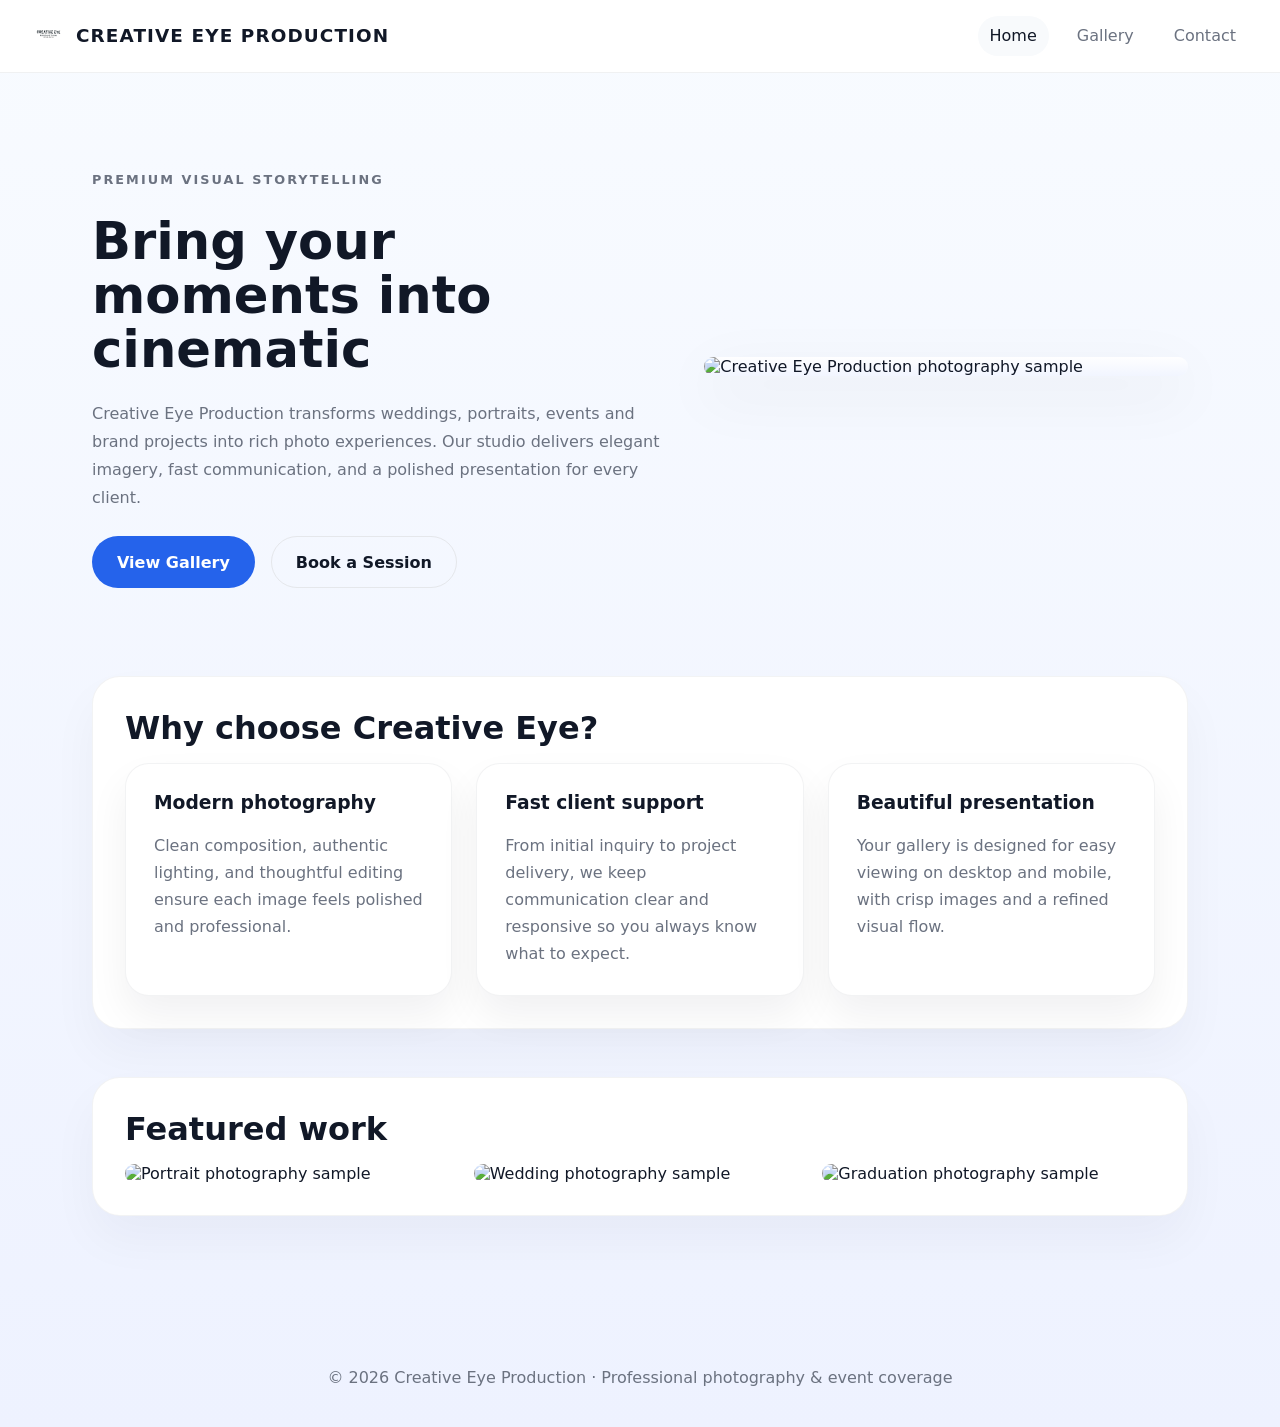
==== index.html @ 9ee4d234 "first commit" ====
<!DOCTYPE html>
<html lang="en">
<head>
  <meta charset="UTF-8" />
  <meta name="viewport" content="width=device-width, initial-scale=1.0" />
  <title>Creative Eye Production | Home</title>
  <link rel="stylesheet" href="styles.css" />
  <script defer src="scripts.js"></script>
</head>
<body>
  <header class="site-header">
    <div class="site-brand">
      <img class="brand-icon" src="photos/CR upgreaded.png" alt="CR upgraded logo" />
      Creative Eye Production
    </div>
    <nav class="site-nav">
      <a href="index.html">Home</a>
      <a href="gallery.html">Gallery</a>
      <a href="Contact.html">Contact</a>
    </nav>
  </header>

  <main class="page-content">
    <section class="hero">
      <div class="hero-copy">
        <p class="eyebrow">Premium visual storytelling</p>
        <h1 class="hero-title">Bring your moments into cinematic focus.</h1>
        <p>
          Creative Eye Production transforms weddings, portraits, events and brand projects into rich photo experiences.
          Our studio delivers elegant imagery, fast communication, and a polished presentation for every client.
        </p>
        <div class="hero-actions">
          <a class="btn primary" href="gallery.html">View Gallery</a>
          <a class="btn secondary" href="Contact.html">Book a Session</a>
        </div>
      </div>
      <div class="hero-media">
        <img src="photos/photoshoot (11).jpg" alt="Creative Eye Production photography sample" />
      </div>
    </section>

    <section class="about-block">
      <h2 class="section-heading">Why choose Creative Eye?</h2>
      <div class="cards">
        <article class="card">
          <h3>Modern photography</h3>
          <p>
            Clean composition, authentic lighting, and thoughtful editing ensure each image feels polished and professional.
          </p>
        </article>
        <article class="card">
          <h3>Fast client support</h3>
          <p>
            From initial inquiry to project delivery, we keep communication clear and responsive so you always know what to expect.
          </p>
        </article>
        <article class="card">
          <h3>Beautiful presentation</h3>
          <p>
            Your gallery is designed for easy viewing on desktop and mobile, with crisp images and a refined visual flow.
          </p>
        </article>
      </div>
    </section>

    <section class="portfolio-block">
      <h2 class="section-heading">Featured work</h2>
      <div class="portfolio-grid">
        <img src="photos/photoshoot (2).jpg" alt="Portrait photography sample" />
        <img src="photos/weeding (1).jpg" alt="Wedding photography sample" />
        <img src="photos/graduation (1).jpg" alt="Graduation photography sample" />
      </div>
    </section>
  </main>

  <footer class="site-footer">
    © 2026 Creative Eye Production · Professional photography & event coverage
  </footer>
</body>
</html>
---- styles.css ----
:root {
  --bg: #f4f6fb;
  --surface: #ffffff;
  --surface-soft: #f8fafc;
  --text: #111827;
  --muted: #6b7280;
  --primary: #2563eb;
  --primary-soft: #dbeafe;
  --accent: #f97316;
  --border: #e5e7eb;
  --shadow: 0 18px 60px rgba(15, 23, 42, 0.08);
}

* {
  box-sizing: border-box;
}

html {
  scroll-behavior: smooth;
}

body {
  margin: 0;
  min-height: 100vh;
  font-family: Inter, system-ui, -apple-system, BlinkMacSystemFont, "Segoe UI", sans-serif;
  color: var(--text);
  background: linear-gradient(180deg, #f8fbff 0%, #eef2ff 100%);
}

img {
  max-width: 100%;
  display: block;
}

a {
  color: inherit;
}

button,
input,
textarea {
  font: inherit;
}

.site-header {
  position: sticky;
  top: 0;
  z-index: 20;
  display: flex;
  align-items: center;
  justify-content: space-between;
  gap: 1rem;
  padding: 1rem 2rem;
  background: rgba(255, 255, 255, 0.95);
  border-bottom: 1px solid rgba(15, 23, 42, 0.06);
  backdrop-filter: blur(14px);
}

.site-brand {
  display: inline-flex;
  align-items: center;
  gap: 0.75rem;
  font-size: 1.15rem;
  font-weight: 700;
  letter-spacing: 0.06em;
  text-transform: uppercase;
}

.brand-icon {
  width: 2rem;
  height: 2rem;
  object-fit: contain;
  border-radius: 0.6rem;
}

.site-nav {
  display: flex;
  align-items: center;
  gap: 1rem;
}

.site-nav a {
  padding: 0.65rem 0.75rem;
  border-radius: 999px;
  text-decoration: none;
  color: var(--muted);
  transition: all 0.2s ease;
}

.site-nav a:hover,
.site-nav a.active {
  color: var(--text);
  background: var(--surface-soft);
}

.page-content {
  max-width: 1160px;
  margin: 0 auto;
  padding: 2rem;
}

.hero {
  display: grid;
  grid-template-columns: 1.2fr 1fr;
  gap: 2rem;
  align-items: center;
  padding: 2.5rem 0;
}

.hero-copy {
  max-width: 620px;
}

.eyebrow {
  display: inline-flex;
  margin-bottom: 1rem;
  color: var(--primary);
  font-weight: 700;
  letter-spacing: 0.16em;
  text-transform: uppercase;
  font-size: 0.8rem;
}

.hero-title {
  margin: 0;
  font-size: clamp(2.5rem, 4vw, 4rem);
  line-height: 1.05;
}

.hero-copy p {
  margin: 1.5rem 0;
  max-width: 44rem;
  line-height: 1.75;
  color: var(--muted);
}

.hero-actions {
  display: flex;
  gap: 1rem;
  flex-wrap: wrap;
}

.btn {
  display: inline-flex;
  align-items: center;
  justify-content: center;
  gap: 0.5rem;
  padding: 0.95rem 1.5rem;
  border-radius: 999px;
  border: 1px solid transparent;
  text-decoration: none;
  font-weight: 600;
  transition: transform 0.2s ease, background-color 0.2s ease, box-shadow 0.2s ease;
}

.btn:hover {
  transform: translateY(-1px);
}

.btn.primary {
  background: var(--primary);
  color: white;
}

.btn.secondary {
  background: transparent;
  color: var(--text);
  border-color: var(--border);
}

.hero-media {
  border-radius: 2rem;
  overflow: hidden;
  background: linear-gradient(180deg, rgb(255 255 255 / 0.92), rgb(241 245 255 / 0.95));
  box-shadow: var(--shadow);
}

.hero-media img {
  width: 100%;
  height: auto;
  display: block;
}

.section-heading {
  margin: 0 0 1rem;
  font-size: clamp(1.75rem, 2.5vw, 2.75rem);
}

.cards {
  display: grid;
  grid-template-columns: repeat(3, minmax(0, 1fr));
  gap: 1.5rem;
}

.card {
  background: var(--surface);
  padding: 1.75rem;
  border-radius: 1.5rem;
  border: 1px solid rgba(15, 23, 42, 0.05);
  box-shadow: 0 20px 40px rgba(15, 23, 42, 0.06);
}

.card h3 {
  margin-top: 0;
}

.card p {
  margin: 1rem 0 0;
  color: var(--muted);
  line-height: 1.7;
}

.about-block,
.contact-block,
.gallery-block,
.portfolio-block {
  margin: 3rem 0;
  padding: 2rem;
  background: var(--surface);
  border-radius: 1.75rem;
  border: 1px solid rgba(15, 23, 42, 0.05);
  box-shadow: 0 24px 48px rgba(15, 23, 42, 0.04);
}

.gallery-grid,
.portfolio-grid {
  display: grid;
  grid-template-columns: repeat(3, minmax(0, 1fr));
  gap: 1rem;
}

.gallery-grid img,
.portfolio-grid img {
  width: 100%;
  height: 100%;
  object-fit: cover;
  border-radius: 1.25rem;
  transition: transform 0.25s ease, box-shadow 0.25s ease;
  cursor: pointer;
}

.gallery-grid img:hover,
.portfolio-grid img:hover {
  transform: translateY(-6px);
  box-shadow: 0 24px 50px rgba(15, 23, 42, 0.18);
}

.contact-details {
  display: grid;
  grid-template-columns: 1.2fr 0.8fr;
  gap: 2rem;
}

.contact-details h2 {
  margin-top: 0;
}

.contact-info {
  list-style: none;
  padding: 0;
  margin: 0 0 1.5rem;
  display: grid;
  gap: 1rem;
}

.contact-item {
  display: grid;
  grid-template-columns: auto 1fr;
  gap: 1rem;
  align-items: start;
  padding: 1.25rem;
  border-radius: 1.75rem;
  background: var(--surface-soft);
  border: 1px solid rgba(15, 23, 42, 0.06);
}

.contact-icon {
  display: inline-flex;
  align-items: center;
  justify-content: center;
  width: 3rem;
  height: 3rem;
  border-radius: 1rem;
  background: rgba(59, 130, 246, 0.12);
  color: var(--primary);
}

.contact-icon svg {
  width: 1.3rem;
  height: 1.3rem;
  fill: currentColor;
}

.contact-label {
  margin: 0 0 0.35rem;
  font-weight: 700;
  color: var(--text);
}

.contact-detail {
  display: inline-block;
  color: var(--muted);
  text-decoration: none;
  font-size: 0.98rem;
}

.contact-detail:hover {
  color: var(--text);
}

.contact-item.social {
  padding-bottom: 1rem;
}

.contact-item.social .social-list {
  margin: 0;
}

.social-list {
  list-style: none;
  padding: 0;
  margin: 0;
  display: grid;
  gap: 0.85rem;
}

.social-item {
  display: flex;
  align-items: center;
  gap: 0.85rem;
  padding: 0.95rem 1rem;
  border-radius: 1.25rem;
  background: var(--surface-soft);
  border: 1px solid rgba(15, 23, 42, 0.06);
}

.social-icon {
  display: inline-flex;
  align-items: center;
  justify-content: center;
  width: 2.2rem;
  height: 2.2rem;
  border-radius: 0.95rem;
  background: rgba(14, 165, 233, 0.08);
  color: var(--text);
}

.social-icon svg {
  width: 1.25rem;
  height: 1.25rem;
  fill: currentColor;
}

.social-item.instagram .social-icon {
  color: #DD2A7B;
  background: rgba(221, 42, 123, 0.08);
}

.social-item.tiktok .social-icon {
  color: #000;
  background: rgba(0, 0, 0, 0.08);
}

.social-item.telegram .social-icon {
  color: #0088cc;
  background: rgba(0, 136, 204, 0.1);
}

.social-link {
  color: var(--text);
  font-weight: 600;
  text-decoration: none;
  font-family: Inter, system-ui, -apple-system, BlinkMacSystemFont, "Segoe UI", sans-serif;
  font-size: 1rem;
  letter-spacing: 0.01em;
}

.social-link:hover {
  color: var(--primary);
}

.form-field {
  display: grid;
  gap: 0.55rem;
  margin-bottom: 1.3rem;
}

.form-field label {
  font-weight: 600;
}

.form-field input,
.form-field textarea {
  width: 100%;
  min-height: 3rem;
  padding: 0.95rem 1rem;
  border: 1px solid var(--border);
  border-radius: 1rem;
  background: var(--surface-soft);
  color: var(--text);
  outline: none;
}

.form-field textarea {
  min-height: 140px;
  resize: vertical;
}

.form-status {
  margin-top: 0.5rem;
  font-size: 0.95rem;
  color: #16a34a;
}

.form-error {
  color: #dc2626;
}

.site-footer {
  margin: 3rem 0 1rem;
  padding: 1.5rem 0;
  text-align: center;
  color: var(--muted);
}

@media (max-width: 980px) {
  .hero,
  .contact-details,
  .cards,
  .gallery-grid,
  .portfolio-grid {
    grid-template-columns: 1fr;
  }

  .site-header {
    flex-wrap: wrap;
    justify-content: center;
  }

  .hero {
    padding-top: 1.5rem;
  }
}

@media (max-width: 640px) {
  .site-header {
    padding: 1rem;
  }

  .site-nav {
    width: 100%;
    justify-content: center;
    flex-wrap: wrap;
  }

  .hero-copy p,
  .card p,
  .about-block p {
    font-size: 0.98rem;
  }
}
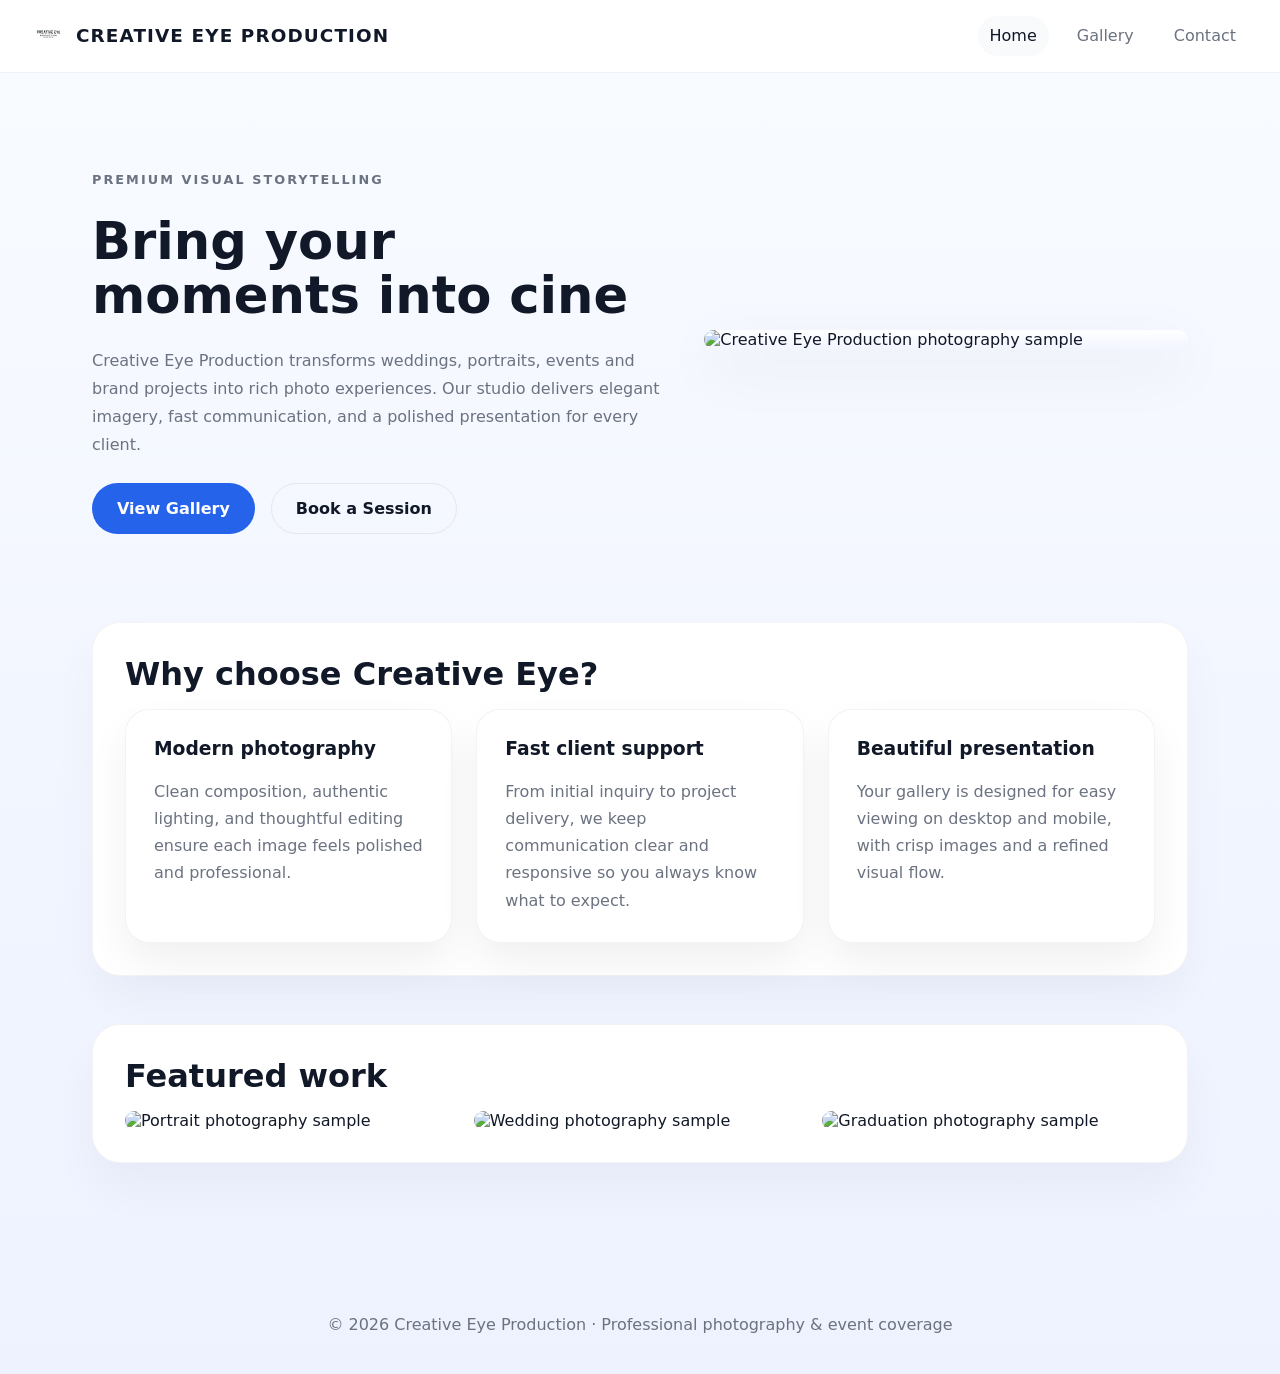
==== commit 6e98da0d: "Add files via upload" ====
--- a/index.html
+++ b/index.html
@@ -1,80 +1,80 @@
-<!DOCTYPE html>
-<html lang="en">
-<head>
-  <meta charset="UTF-8" />
-  <meta name="viewport" content="width=device-width, initial-scale=1.0" />
-  <title>Creative Eye Production | Home</title>
-  <link rel="stylesheet" href="styles.css" />
-  <script defer src="scripts.js"></script>
-</head>
-<body>
-  <header class="site-header">
-    <div class="site-brand">
-      <img class="brand-icon" src="photos/CR upgreaded.png" alt="CR upgraded logo" />
-      Creative Eye Production
-    </div>
-    <nav class="site-nav">
-      <a href="index.html">Home</a>
-      <a href="gallery.html">Gallery</a>
-      <a href="Contact.html">Contact</a>
-    </nav>
-  </header>
-
-  <main class="page-content">
-    <section class="hero">
-      <div class="hero-copy">
-        <p class="eyebrow">Premium visual storytelling</p>
-        <h1 class="hero-title">Bring your moments into cinematic focus.</h1>
-        <p>
-          Creative Eye Production transforms weddings, portraits, events and brand projects into rich photo experiences.
-          Our studio delivers elegant imagery, fast communication, and a polished presentation for every client.
-        </p>
-        <div class="hero-actions">
-          <a class="btn primary" href="gallery.html">View Gallery</a>
-          <a class="btn secondary" href="Contact.html">Book a Session</a>
-        </div>
-      </div>
-      <div class="hero-media">
-        <img src="photos/photoshoot (11).jpg" alt="Creative Eye Production photography sample" />
-      </div>
-    </section>
-
-    <section class="about-block">
-      <h2 class="section-heading">Why choose Creative Eye?</h2>
-      <div class="cards">
-        <article class="card">
-          <h3>Modern photography</h3>
-          <p>
-            Clean composition, authentic lighting, and thoughtful editing ensure each image feels polished and professional.
-          </p>
-        </article>
-        <article class="card">
-          <h3>Fast client support</h3>
-          <p>
-            From initial inquiry to project delivery, we keep communication clear and responsive so you always know what to expect.
-          </p>
-        </article>
-        <article class="card">
-          <h3>Beautiful presentation</h3>
-          <p>
-            Your gallery is designed for easy viewing on desktop and mobile, with crisp images and a refined visual flow.
-          </p>
-        </article>
-      </div>
-    </section>
-
-    <section class="portfolio-block">
-      <h2 class="section-heading">Featured work</h2>
-      <div class="portfolio-grid">
-        <img src="photos/photoshoot (2).jpg" alt="Portrait photography sample" />
-        <img src="photos/weeding (1).jpg" alt="Wedding photography sample" />
-        <img src="photos/graduation (1).jpg" alt="Graduation photography sample" />
-      </div>
-    </section>
-  </main>
-
-  <footer class="site-footer">
-    © 2026 Creative Eye Production · Professional photography & event coverage
-  </footer>
-</body>
+<!DOCTYPE html>
+<html lang="en">
+<head>
+  <meta charset="UTF-8" />
+  <meta name="viewport" content="width=device-width, initial-scale=1.0" />
+  <title>Creative Eye Production | Home</title>
+  <link rel="stylesheet" href="styles.css" />
+  <script defer src="scripts.js"></script>
+</head>
+<body>
+  <header class="site-header">
+    <div class="site-brand">
+      <img class="brand-icon" src="photos/CR upgreaded.png" alt="CR upgraded logo" />
+      Creative Eye Production
+    </div>
+    <nav class="site-nav">
+      <a href="index.html">Home</a>
+      <a href="gallery.html">Gallery</a>
+      <a href="Contact.html">Contact</a>
+    </nav>
+  </header>
+
+  <main class="page-content">
+    <section class="hero">
+      <div class="hero-copy">
+        <p class="eyebrow">Premium visual storytelling</p>
+        <h1 class="hero-title">Bring your moments into cinematic focus.</h1>
+        <p>
+          Creative Eye Production transforms weddings, portraits, events and brand projects into rich photo experiences.
+          Our studio delivers elegant imagery, fast communication, and a polished presentation for every client.
+        </p>
+        <div class="hero-actions">
+          <a class="btn primary" href="gallery.html">View Gallery</a>
+          <a class="btn secondary" href="Contact.html">Book a Session</a>
+        </div>
+      </div>
+      <div class="hero-media">
+        <img src="photos/photoshoot (11).jpg" alt="Creative Eye Production photography sample" />
+      </div>
+    </section>
+
+    <section class="about-block">
+      <h2 class="section-heading">Why choose Creative Eye?</h2>
+      <div class="cards">
+        <article class="card">
+          <h3>Modern photography</h3>
+          <p>
+            Clean composition, authentic lighting, and thoughtful editing ensure each image feels polished and professional.
+          </p>
+        </article>
+        <article class="card">
+          <h3>Fast client support</h3>
+          <p>
+            From initial inquiry to project delivery, we keep communication clear and responsive so you always know what to expect.
+          </p>
+        </article>
+        <article class="card">
+          <h3>Beautiful presentation</h3>
+          <p>
+            Your gallery is designed for easy viewing on desktop and mobile, with crisp images and a refined visual flow.
+          </p>
+        </article>
+      </div>
+    </section>
+
+    <section class="portfolio-block">
+      <h2 class="section-heading">Featured work</h2>
+      <div class="portfolio-grid">
+        <img src="photos/photoshoot (2).jpg" alt="Portrait photography sample" />
+        <img src="photos/weeding (1).jpg" alt="Wedding photography sample" />
+        <img src="photos/graduation (1).jpg" alt="Graduation photography sample" />
+      </div>
+    </section>
+  </main>
+
+  <footer class="site-footer">
+    © 2026 Creative Eye Production · Professional photography & event coverage
+  </footer>
+</body>
 </html>
--- a/styles.css
+++ b/styles.css
@@ -1,461 +1,461 @@
-:root {
-  --bg: #f4f6fb;
-  --surface: #ffffff;
-  --surface-soft: #f8fafc;
-  --text: #111827;
-  --muted: #6b7280;
-  --primary: #2563eb;
-  --primary-soft: #dbeafe;
-  --accent: #f97316;
-  --border: #e5e7eb;
-  --shadow: 0 18px 60px rgba(15, 23, 42, 0.08);
-}
-
-* {
-  box-sizing: border-box;
-}
-
-html {
-  scroll-behavior: smooth;
-}
-
-body {
-  margin: 0;
-  min-height: 100vh;
-  font-family: Inter, system-ui, -apple-system, BlinkMacSystemFont, "Segoe UI", sans-serif;
-  color: var(--text);
-  background: linear-gradient(180deg, #f8fbff 0%, #eef2ff 100%);
-}
-
-img {
-  max-width: 100%;
-  display: block;
-}
-
-a {
-  color: inherit;
-}
-
-button,
-input,
-textarea {
-  font: inherit;
-}
-
-.site-header {
-  position: sticky;
-  top: 0;
-  z-index: 20;
-  display: flex;
-  align-items: center;
-  justify-content: space-between;
-  gap: 1rem;
-  padding: 1rem 2rem;
-  background: rgba(255, 255, 255, 0.95);
-  border-bottom: 1px solid rgba(15, 23, 42, 0.06);
-  backdrop-filter: blur(14px);
-}
-
-.site-brand {
-  display: inline-flex;
-  align-items: center;
-  gap: 0.75rem;
-  font-size: 1.15rem;
-  font-weight: 700;
-  letter-spacing: 0.06em;
-  text-transform: uppercase;
-}
-
-.brand-icon {
-  width: 2rem;
-  height: 2rem;
-  object-fit: contain;
-  border-radius: 0.6rem;
-}
-
-.site-nav {
-  display: flex;
-  align-items: center;
-  gap: 1rem;
-}
-
-.site-nav a {
-  padding: 0.65rem 0.75rem;
-  border-radius: 999px;
-  text-decoration: none;
-  color: var(--muted);
-  transition: all 0.2s ease;
-}
-
-.site-nav a:hover,
-.site-nav a.active {
-  color: var(--text);
-  background: var(--surface-soft);
-}
-
-.page-content {
-  max-width: 1160px;
-  margin: 0 auto;
-  padding: 2rem;
-}
-
-.hero {
-  display: grid;
-  grid-template-columns: 1.2fr 1fr;
-  gap: 2rem;
-  align-items: center;
-  padding: 2.5rem 0;
-}
-
-.hero-copy {
-  max-width: 620px;
-}
-
-.eyebrow {
-  display: inline-flex;
-  margin-bottom: 1rem;
-  color: var(--primary);
-  font-weight: 700;
-  letter-spacing: 0.16em;
-  text-transform: uppercase;
-  font-size: 0.8rem;
-}
-
-.hero-title {
-  margin: 0;
-  font-size: clamp(2.5rem, 4vw, 4rem);
-  line-height: 1.05;
-}
-
-.hero-copy p {
-  margin: 1.5rem 0;
-  max-width: 44rem;
-  line-height: 1.75;
-  color: var(--muted);
-}
-
-.hero-actions {
-  display: flex;
-  gap: 1rem;
-  flex-wrap: wrap;
-}
-
-.btn {
-  display: inline-flex;
-  align-items: center;
-  justify-content: center;
-  gap: 0.5rem;
-  padding: 0.95rem 1.5rem;
-  border-radius: 999px;
-  border: 1px solid transparent;
-  text-decoration: none;
-  font-weight: 600;
-  transition: transform 0.2s ease, background-color 0.2s ease, box-shadow 0.2s ease;
-}
-
-.btn:hover {
-  transform: translateY(-1px);
-}
-
-.btn.primary {
-  background: var(--primary);
-  color: white;
-}
-
-.btn.secondary {
-  background: transparent;
-  color: var(--text);
-  border-color: var(--border);
-}
-
-.hero-media {
-  border-radius: 2rem;
-  overflow: hidden;
-  background: linear-gradient(180deg, rgb(255 255 255 / 0.92), rgb(241 245 255 / 0.95));
-  box-shadow: var(--shadow);
-}
-
-.hero-media img {
-  width: 100%;
-  height: auto;
-  display: block;
-}
-
-.section-heading {
-  margin: 0 0 1rem;
-  font-size: clamp(1.75rem, 2.5vw, 2.75rem);
-}
-
-.cards {
-  display: grid;
-  grid-template-columns: repeat(3, minmax(0, 1fr));
-  gap: 1.5rem;
-}
-
-.card {
-  background: var(--surface);
-  padding: 1.75rem;
-  border-radius: 1.5rem;
-  border: 1px solid rgba(15, 23, 42, 0.05);
-  box-shadow: 0 20px 40px rgba(15, 23, 42, 0.06);
-}
-
-.card h3 {
-  margin-top: 0;
-}
-
-.card p {
-  margin: 1rem 0 0;
-  color: var(--muted);
-  line-height: 1.7;
-}
-
-.about-block,
-.contact-block,
-.gallery-block,
-.portfolio-block {
-  margin: 3rem 0;
-  padding: 2rem;
-  background: var(--surface);
-  border-radius: 1.75rem;
-  border: 1px solid rgba(15, 23, 42, 0.05);
-  box-shadow: 0 24px 48px rgba(15, 23, 42, 0.04);
-}
-
-.gallery-grid,
-.portfolio-grid {
-  display: grid;
-  grid-template-columns: repeat(3, minmax(0, 1fr));
-  gap: 1rem;
-}
-
-.gallery-grid img,
-.portfolio-grid img {
-  width: 100%;
-  height: 100%;
-  object-fit: cover;
-  border-radius: 1.25rem;
-  transition: transform 0.25s ease, box-shadow 0.25s ease;
-  cursor: pointer;
-}
-
-.gallery-grid img:hover,
-.portfolio-grid img:hover {
-  transform: translateY(-6px);
-  box-shadow: 0 24px 50px rgba(15, 23, 42, 0.18);
-}
-
-.contact-details {
-  display: grid;
-  grid-template-columns: 1.2fr 0.8fr;
-  gap: 2rem;
-}
-
-.contact-details h2 {
-  margin-top: 0;
-}
-
-.contact-info {
-  list-style: none;
-  padding: 0;
-  margin: 0 0 1.5rem;
-  display: grid;
-  gap: 1rem;
-}
-
-.contact-item {
-  display: grid;
-  grid-template-columns: auto 1fr;
-  gap: 1rem;
-  align-items: start;
-  padding: 1.25rem;
-  border-radius: 1.75rem;
-  background: var(--surface-soft);
-  border: 1px solid rgba(15, 23, 42, 0.06);
-}
-
-.contact-icon {
-  display: inline-flex;
-  align-items: center;
-  justify-content: center;
-  width: 3rem;
-  height: 3rem;
-  border-radius: 1rem;
-  background: rgba(59, 130, 246, 0.12);
-  color: var(--primary);
-}
-
-.contact-icon svg {
-  width: 1.3rem;
-  height: 1.3rem;
-  fill: currentColor;
-}
-
-.contact-label {
-  margin: 0 0 0.35rem;
-  font-weight: 700;
-  color: var(--text);
-}
-
-.contact-detail {
-  display: inline-block;
-  color: var(--muted);
-  text-decoration: none;
-  font-size: 0.98rem;
-}
-
-.contact-detail:hover {
-  color: var(--text);
-}
-
-.contact-item.social {
-  padding-bottom: 1rem;
-}
-
-.contact-item.social .social-list {
-  margin: 0;
-}
-
-.social-list {
-  list-style: none;
-  padding: 0;
-  margin: 0;
-  display: grid;
-  gap: 0.85rem;
-}
-
-.social-item {
-  display: flex;
-  align-items: center;
-  gap: 0.85rem;
-  padding: 0.95rem 1rem;
-  border-radius: 1.25rem;
-  background: var(--surface-soft);
-  border: 1px solid rgba(15, 23, 42, 0.06);
-}
-
-.social-icon {
-  display: inline-flex;
-  align-items: center;
-  justify-content: center;
-  width: 2.2rem;
-  height: 2.2rem;
-  border-radius: 0.95rem;
-  background: rgba(14, 165, 233, 0.08);
-  color: var(--text);
-}
-
-.social-icon svg {
-  width: 1.25rem;
-  height: 1.25rem;
-  fill: currentColor;
-}
-
-.social-item.instagram .social-icon {
-  color: #DD2A7B;
-  background: rgba(221, 42, 123, 0.08);
-}
-
-.social-item.tiktok .social-icon {
-  color: #000;
-  background: rgba(0, 0, 0, 0.08);
-}
-
-.social-item.telegram .social-icon {
-  color: #0088cc;
-  background: rgba(0, 136, 204, 0.1);
-}
-
-.social-link {
-  color: var(--text);
-  font-weight: 600;
-  text-decoration: none;
-  font-family: Inter, system-ui, -apple-system, BlinkMacSystemFont, "Segoe UI", sans-serif;
-  font-size: 1rem;
-  letter-spacing: 0.01em;
-}
-
-.social-link:hover {
-  color: var(--primary);
-}
-
-.form-field {
-  display: grid;
-  gap: 0.55rem;
-  margin-bottom: 1.3rem;
-}
-
-.form-field label {
-  font-weight: 600;
-}
-
-.form-field input,
-.form-field textarea {
-  width: 100%;
-  min-height: 3rem;
-  padding: 0.95rem 1rem;
-  border: 1px solid var(--border);
-  border-radius: 1rem;
-  background: var(--surface-soft);
-  color: var(--text);
-  outline: none;
-}
-
-.form-field textarea {
-  min-height: 140px;
-  resize: vertical;
-}
-
-.form-status {
-  margin-top: 0.5rem;
-  font-size: 0.95rem;
-  color: #16a34a;
-}
-
-.form-error {
-  color: #dc2626;
-}
-
-.site-footer {
-  margin: 3rem 0 1rem;
-  padding: 1.5rem 0;
-  text-align: center;
-  color: var(--muted);
-}
-
-@media (max-width: 980px) {
-  .hero,
-  .contact-details,
-  .cards,
-  .gallery-grid,
-  .portfolio-grid {
-    grid-template-columns: 1fr;
-  }
-
-  .site-header {
-    flex-wrap: wrap;
-    justify-content: center;
-  }
-
-  .hero {
-    padding-top: 1.5rem;
-  }
-}
-
-@media (max-width: 640px) {
-  .site-header {
-    padding: 1rem;
-  }
-
-  .site-nav {
-    width: 100%;
-    justify-content: center;
-    flex-wrap: wrap;
-  }
-
-  .hero-copy p,
-  .card p,
-  .about-block p {
-    font-size: 0.98rem;
-  }
-}
+:root {
+  --bg: #f4f6fb;
+  --surface: #ffffff;
+  --surface-soft: #f8fafc;
+  --text: #111827;
+  --muted: #6b7280;
+  --primary: #2563eb;
+  --primary-soft: #dbeafe;
+  --accent: #f97316;
+  --border: #e5e7eb;
+  --shadow: 0 18px 60px rgba(15, 23, 42, 0.08);
+}
+
+* {
+  box-sizing: border-box;
+}
+
+html {
+  scroll-behavior: smooth;
+}
+
+body {
+  margin: 0;
+  min-height: 100vh;
+  font-family: Inter, system-ui, -apple-system, BlinkMacSystemFont, "Segoe UI", sans-serif;
+  color: var(--text);
+  background: linear-gradient(180deg, #f8fbff 0%, #eef2ff 100%);
+}
+
+img {
+  max-width: 100%;
+  display: block;
+}
+
+a {
+  color: inherit;
+}
+
+button,
+input,
+textarea {
+  font: inherit;
+}
+
+.site-header {
+  position: sticky;
+  top: 0;
+  z-index: 20;
+  display: flex;
+  align-items: center;
+  justify-content: space-between;
+  gap: 1rem;
+  padding: 1rem 2rem;
+  background: rgba(255, 255, 255, 0.95);
+  border-bottom: 1px solid rgba(15, 23, 42, 0.06);
+  backdrop-filter: blur(14px);
+}
+
+.site-brand {
+  display: inline-flex;
+  align-items: center;
+  gap: 0.75rem;
+  font-size: 1.15rem;
+  font-weight: 700;
+  letter-spacing: 0.06em;
+  text-transform: uppercase;
+}
+
+.brand-icon {
+  width: 2rem;
+  height: 2rem;
+  object-fit: contain;
+  border-radius: 0.6rem;
+}
+
+.site-nav {
+  display: flex;
+  align-items: center;
+  gap: 1rem;
+}
+
+.site-nav a {
+  padding: 0.65rem 0.75rem;
+  border-radius: 999px;
+  text-decoration: none;
+  color: var(--muted);
+  transition: all 0.2s ease;
+}
+
+.site-nav a:hover,
+.site-nav a.active {
+  color: var(--text);
+  background: var(--surface-soft);
+}
+
+.page-content {
+  max-width: 1160px;
+  margin: 0 auto;
+  padding: 2rem;
+}
+
+.hero {
+  display: grid;
+  grid-template-columns: 1.2fr 1fr;
+  gap: 2rem;
+  align-items: center;
+  padding: 2.5rem 0;
+}
+
+.hero-copy {
+  max-width: 620px;
+}
+
+.eyebrow {
+  display: inline-flex;
+  margin-bottom: 1rem;
+  color: var(--primary);
+  font-weight: 700;
+  letter-spacing: 0.16em;
+  text-transform: uppercase;
+  font-size: 0.8rem;
+}
+
+.hero-title {
+  margin: 0;
+  font-size: clamp(2.5rem, 4vw, 4rem);
+  line-height: 1.05;
+}
+
+.hero-copy p {
+  margin: 1.5rem 0;
+  max-width: 44rem;
+  line-height: 1.75;
+  color: var(--muted);
+}
+
+.hero-actions {
+  display: flex;
+  gap: 1rem;
+  flex-wrap: wrap;
+}
+
+.btn {
+  display: inline-flex;
+  align-items: center;
+  justify-content: center;
+  gap: 0.5rem;
+  padding: 0.95rem 1.5rem;
+  border-radius: 999px;
+  border: 1px solid transparent;
+  text-decoration: none;
+  font-weight: 600;
+  transition: transform 0.2s ease, background-color 0.2s ease, box-shadow 0.2s ease;
+}
+
+.btn:hover {
+  transform: translateY(-1px);
+}
+
+.btn.primary {
+  background: var(--primary);
+  color: white;
+}
+
+.btn.secondary {
+  background: transparent;
+  color: var(--text);
+  border-color: var(--border);
+}
+
+.hero-media {
+  border-radius: 2rem;
+  overflow: hidden;
+  background: linear-gradient(180deg, rgb(255 255 255 / 0.92), rgb(241 245 255 / 0.95));
+  box-shadow: var(--shadow);
+}
+
+.hero-media img {
+  width: 100%;
+  height: auto;
+  display: block;
+}
+
+.section-heading {
+  margin: 0 0 1rem;
+  font-size: clamp(1.75rem, 2.5vw, 2.75rem);
+}
+
+.cards {
+  display: grid;
+  grid-template-columns: repeat(3, minmax(0, 1fr));
+  gap: 1.5rem;
+}
+
+.card {
+  background: var(--surface);
+  padding: 1.75rem;
+  border-radius: 1.5rem;
+  border: 1px solid rgba(15, 23, 42, 0.05);
+  box-shadow: 0 20px 40px rgba(15, 23, 42, 0.06);
+}
+
+.card h3 {
+  margin-top: 0;
+}
+
+.card p {
+  margin: 1rem 0 0;
+  color: var(--muted);
+  line-height: 1.7;
+}
+
+.about-block,
+.contact-block,
+.gallery-block,
+.portfolio-block {
+  margin: 3rem 0;
+  padding: 2rem;
+  background: var(--surface);
+  border-radius: 1.75rem;
+  border: 1px solid rgba(15, 23, 42, 0.05);
+  box-shadow: 0 24px 48px rgba(15, 23, 42, 0.04);
+}
+
+.gallery-grid,
+.portfolio-grid {
+  display: grid;
+  grid-template-columns: repeat(3, minmax(0, 1fr));
+  gap: 1rem;
+}
+
+.gallery-grid img,
+.portfolio-grid img {
+  width: 100%;
+  height: 100%;
+  object-fit: cover;
+  border-radius: 1.25rem;
+  transition: transform 0.25s ease, box-shadow 0.25s ease;
+  cursor: pointer;
+}
+
+.gallery-grid img:hover,
+.portfolio-grid img:hover {
+  transform: translateY(-6px);
+  box-shadow: 0 24px 50px rgba(15, 23, 42, 0.18);
+}
+
+.contact-details {
+  display: grid;
+  grid-template-columns: 1.2fr 0.8fr;
+  gap: 2rem;
+}
+
+.contact-details h2 {
+  margin-top: 0;
+}
+
+.contact-info {
+  list-style: none;
+  padding: 0;
+  margin: 0 0 1.5rem;
+  display: grid;
+  gap: 1rem;
+}
+
+.contact-item {
+  display: grid;
+  grid-template-columns: auto 1fr;
+  gap: 1rem;
+  align-items: start;
+  padding: 1.25rem;
+  border-radius: 1.75rem;
+  background: var(--surface-soft);
+  border: 1px solid rgba(15, 23, 42, 0.06);
+}
+
+.contact-icon {
+  display: inline-flex;
+  align-items: center;
+  justify-content: center;
+  width: 3rem;
+  height: 3rem;
+  border-radius: 1rem;
+  background: rgba(59, 130, 246, 0.12);
+  color: var(--primary);
+}
+
+.contact-icon svg {
+  width: 1.3rem;
+  height: 1.3rem;
+  fill: currentColor;
+}
+
+.contact-label {
+  margin: 0 0 0.35rem;
+  font-weight: 700;
+  color: var(--text);
+}
+
+.contact-detail {
+  display: inline-block;
+  color: var(--muted);
+  text-decoration: none;
+  font-size: 0.98rem;
+}
+
+.contact-detail:hover {
+  color: var(--text);
+}
+
+.contact-item.social {
+  padding-bottom: 1rem;
+}
+
+.contact-item.social .social-list {
+  margin: 0;
+}
+
+.social-list {
+  list-style: none;
+  padding: 0;
+  margin: 0;
+  display: grid;
+  gap: 0.85rem;
+}
+
+.social-item {
+  display: flex;
+  align-items: center;
+  gap: 0.85rem;
+  padding: 0.95rem 1rem;
+  border-radius: 1.25rem;
+  background: var(--surface-soft);
+  border: 1px solid rgba(15, 23, 42, 0.06);
+}
+
+.social-icon {
+  display: inline-flex;
+  align-items: center;
+  justify-content: center;
+  width: 2.2rem;
+  height: 2.2rem;
+  border-radius: 0.95rem;
+  background: rgba(14, 165, 233, 0.08);
+  color: var(--text);
+}
+
+.social-icon svg {
+  width: 1.25rem;
+  height: 1.25rem;
+  fill: currentColor;
+}
+
+.social-item.instagram .social-icon {
+  color: #DD2A7B;
+  background: rgba(221, 42, 123, 0.08);
+}
+
+.social-item.tiktok .social-icon {
+  color: #000;
+  background: rgba(0, 0, 0, 0.08);
+}
+
+.social-item.telegram .social-icon {
+  color: #0088cc;
+  background: rgba(0, 136, 204, 0.1);
+}
+
+.social-link {
+  color: var(--text);
+  font-weight: 600;
+  text-decoration: none;
+  font-family: Inter, system-ui, -apple-system, BlinkMacSystemFont, "Segoe UI", sans-serif;
+  font-size: 1rem;
+  letter-spacing: 0.01em;
+}
+
+.social-link:hover {
+  color: var(--primary);
+}
+
+.form-field {
+  display: grid;
+  gap: 0.55rem;
+  margin-bottom: 1.3rem;
+}
+
+.form-field label {
+  font-weight: 600;
+}
+
+.form-field input,
+.form-field textarea {
+  width: 100%;
+  min-height: 3rem;
+  padding: 0.95rem 1rem;
+  border: 1px solid var(--border);
+  border-radius: 1rem;
+  background: var(--surface-soft);
+  color: var(--text);
+  outline: none;
+}
+
+.form-field textarea {
+  min-height: 140px;
+  resize: vertical;
+}
+
+.form-status {
+  margin-top: 0.5rem;
+  font-size: 0.95rem;
+  color: #16a34a;
+}
+
+.form-error {
+  color: #dc2626;
+}
+
+.site-footer {
+  margin: 3rem 0 1rem;
+  padding: 1.5rem 0;
+  text-align: center;
+  color: var(--muted);
+}
+
+@media (max-width: 980px) {
+  .hero,
+  .contact-details,
+  .cards,
+  .gallery-grid,
+  .portfolio-grid {
+    grid-template-columns: 1fr;
+  }
+
+  .site-header {
+    flex-wrap: wrap;
+    justify-content: center;
+  }
+
+  .hero {
+    padding-top: 1.5rem;
+  }
+}
+
+@media (max-width: 640px) {
+  .site-header {
+    padding: 1rem;
+  }
+
+  .site-nav {
+    width: 100%;
+    justify-content: center;
+    flex-wrap: wrap;
+  }
+
+  .hero-copy p,
+  .card p,
+  .about-block p {
+    font-size: 0.98rem;
+  }
+}
